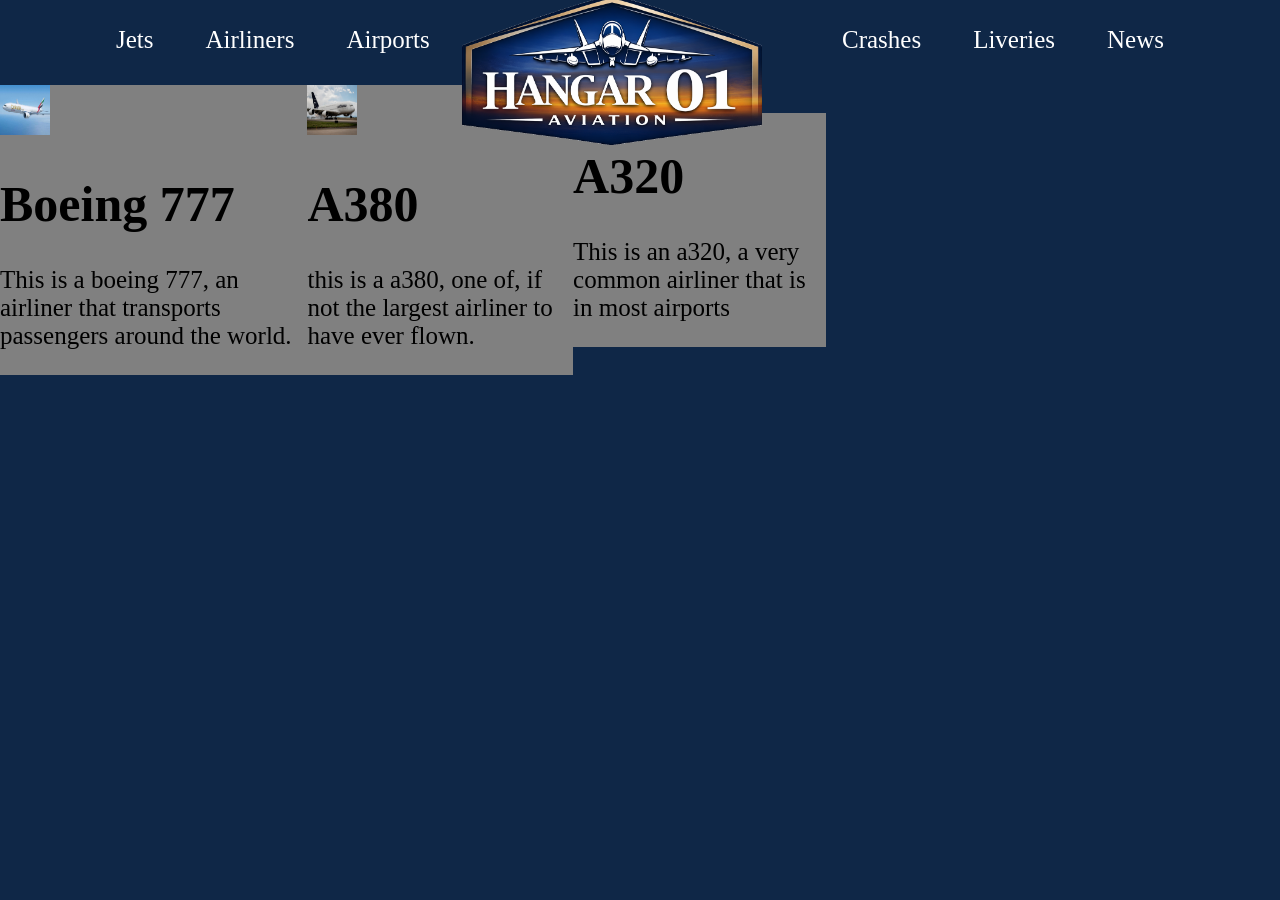
==== airliners.html @ c05af523 "starting the airliner page" ====
<!DOCTYPE html>
<html>
<head>
    <meta charset="UTF-8">
    <link rel="stylesheet" href="otherpages.css">
<title>website</title>
</head>
<body>
    <div class="container">
        <div class="leftnav">
            <a href="jet.html">Jets</a>
            <a href="airliners.html">Airliners</a>
            <a href="airports.html">Airports</a>
        </div>
        <div class="logo"><a href="index.html">
            <img src="images/logo.png" alt="logo">
        </a>
    </div>
        <div class="rightnav">
            <a href="crashes.html">Crashes</a>
            <a href="liveries.html">Liveries</a>
            <a href="news.html">News</a>
        </div>

        <div class="cardrow1">
            <div class="card1">
                <img src="images/boeing777.jpg" alt="card1">
                <h1>Boeing 777</h1>
                <p>This is a boeing 777, an airliner that transports passengers around the world.</p>
            </div>
            <div class="card2">
                <img src="images/a380.jpg" alt="card2">
                <h1>A380</h1>
                <p>this is a a380, one of, if not the largest airliner to have ever flown.</p>
            </div>
            <div class="images/a320.jpg" alt="card2">
                <h1>A320</h1>
                <p>This is an a320, a very common airliner that is in most airports</p>
            </div>
        </div>
</div>
</body>
---- otherpages.css ----
body {
  background: #0F2747;
  margin: 0;
}

.container {
  display:grid;
  grid-template-columns: 1fr 1fr 1fr;
  grid-template-rows: 80px 300px 300px;
}

.container div {
font-size: 25px;
}

.leftnav {
  grid-column: 1;
  grid-row: 1;
  
  display:flex;
  gap:20px;
  align-items: center;
  padding-left: 100px;
  text-decoration: none;
}

.logo {
  grid-column: 2;
  grid-row: 1;

  width: 300px;
  height: 150px;
  margin-top: -5px;
  z-index: 2;
}

.logo img {
  width: 100%;
  height: 100%;
  object-fit: cover;
  background-color: transparent;
}

.rightnav {
  grid-column: 3;
  grid-row: 1;

  display: flex;
  gap: 20px;
  align-items: center;
  justify-content: flex-end;
  padding-right: 100px;
  text-decoration: none;
}

a {
  text-decoration: none;
  color:white;
  padding: 8px 16px;
  border-radius: 6px;
  position: relative;
}

a:hover {
  text-decoration: underline;
}

.cardrow1 {
    grid-column: 1/3;
    grid-row: 2;
    
    display: flex;
    align-items:center;
    justify-content: center;
}

.cardrow1 div {
    background-color: grey;
}

.cardrow1 img {
    width: 50px;
    height: 50px;
}
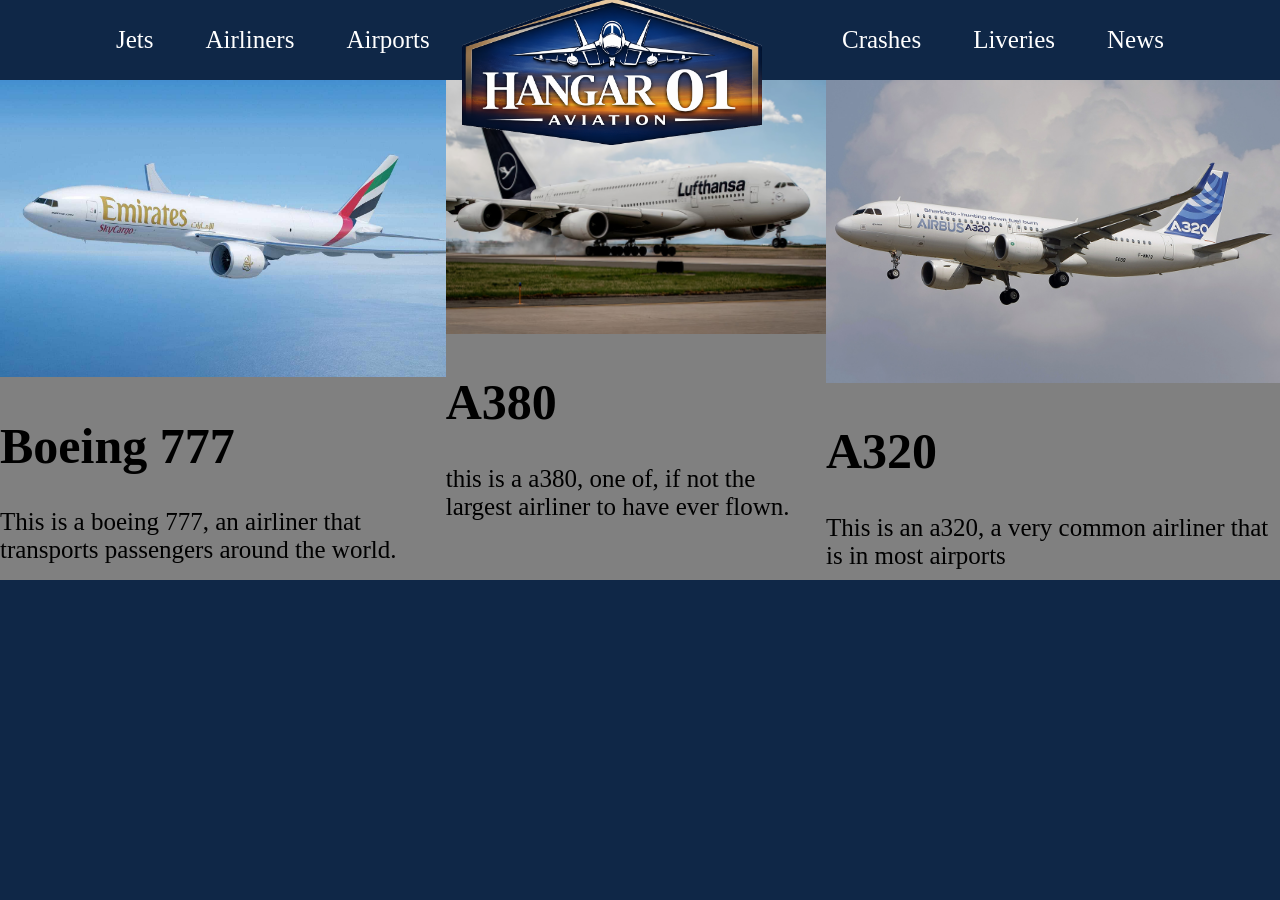
==== commit ad473edb: "airliner cards fix kind of" ====
--- a/airliners.html
+++ b/airliners.html
@@ -22,7 +22,6 @@
             <a href="news.html">News</a>
         </div>
 
-        <div class="cardrow1">
             <div class="card1">
                 <img src="images/boeing777.jpg" alt="card1">
                 <h1>Boeing 777</h1>
@@ -33,10 +32,9 @@
                 <h1>A380</h1>
                 <p>this is a a380, one of, if not the largest airliner to have ever flown.</p>
             </div>
-            <div class="images/a320.jpg" alt="card2">
+            <div class="card3">
+            <img src="images/a320.jpg" alt="card3">
                 <h1>A320</h1>
                 <p>This is an a320, a very common airliner that is in most airports</p>
             </div>
-        </div>
-</div>
 </body>
--- a/otherpages.css
+++ b/otherpages.css
@@ -6,7 +6,7 @@
 .container {
   display:grid;
   grid-template-columns: 1fr 1fr 1fr;
-  grid-template-rows: 80px 300px 300px;
+  grid-template-rows: 80px 500px 300px;
 }
 
 .container div {
@@ -53,6 +53,11 @@
   text-decoration: none;
 }
 
+.card1, .card2, .card3 {
+  background-color: grey;
+  border: ;
+} 
+
 a {
   text-decoration: none;
   color:white;
@@ -65,20 +70,17 @@
   text-decoration: underline;
 }
 
-.cardrow1 {
-    grid-column: 1/3;
-    grid-row: 2;
-    
-    display: flex;
-    align-items:center;
-    justify-content: center;
+.card1, img{
+  width: 100%;
+  height: auto;
 }
 
-.cardrow1 div {
-    background-color: grey;
+.card2 img{
+  width: 100%;
+  height: auto;
 }
 
-.cardrow1 img {
-    width: 50px;
-    height: 50px;
+.card3 img{
+  width: 100%;
+  height: auto;
 }
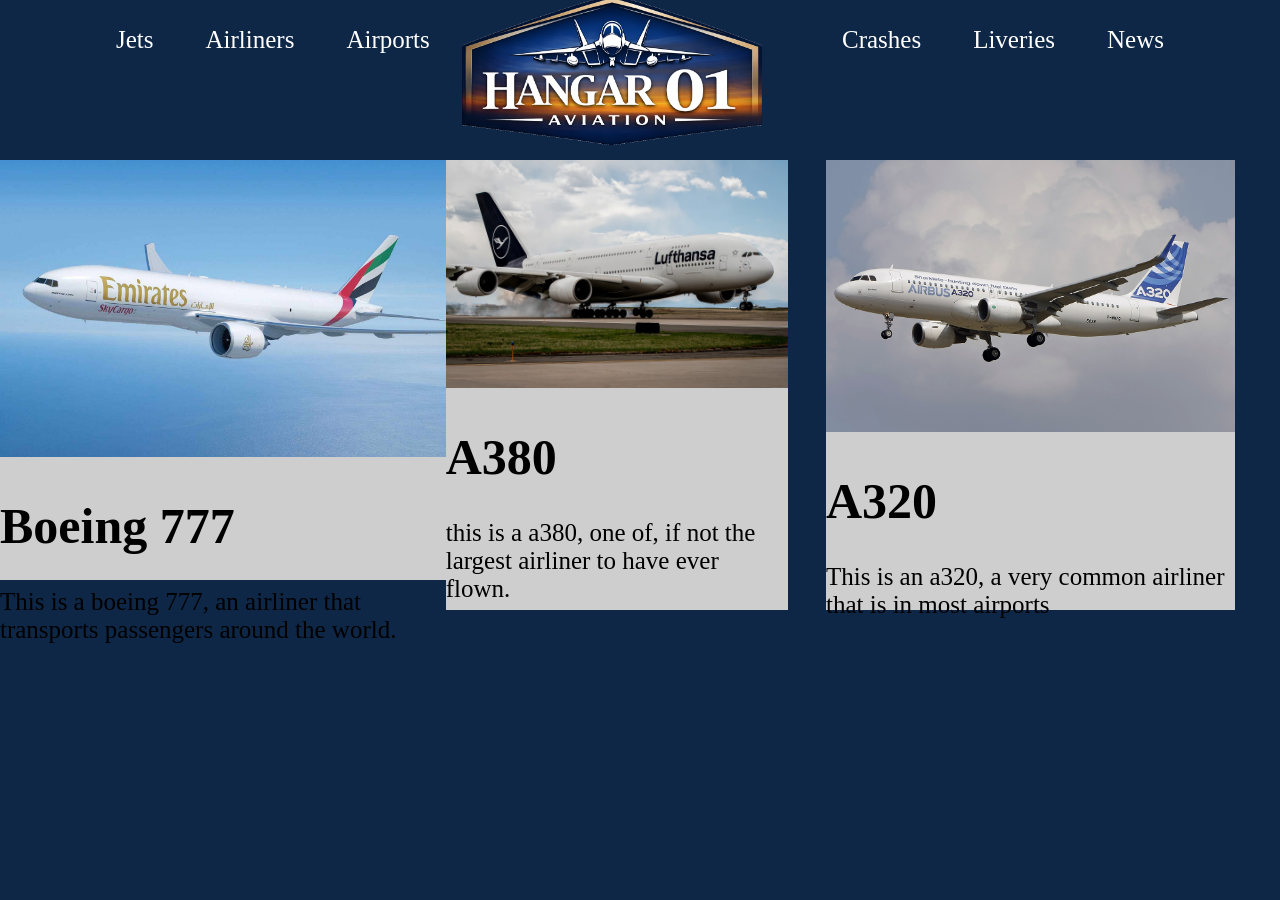
==== commit 61cdaaad: "making the cards position kind of better" ====
--- a/airliners.html
+++ b/airliners.html
@@ -1,5 +1,5 @@
 <!DOCTYPE html>
-<html>
+<html lang="en">
 <head>
     <meta charset="UTF-8">
     <link rel="stylesheet" href="otherpages.css">
@@ -37,4 +37,5 @@
                 <h1>A320</h1>
                 <p>This is an a320, a very common airliner that is in most airports</p>
             </div>
+        </div>
 </body>
--- a/otherpages.css
+++ b/otherpages.css
@@ -54,20 +54,17 @@
 }
 
 .card1, .card2, .card3 {
-  background-color: grey;
-  border: ;
+  background-color: rgb(206, 206, 206);
+  width: 90%;
+  height: 90%;
+  border: #0F2747;
+  border-width: 100px;
+  margin-top: 80px;
 } 
 
-a {
-  text-decoration: none;
-  color:white;
-  padding: 8px 16px;
-  border-radius: 6px;
-  position: relative;
-}
-
-a:hover {
-  text-decoration: underline;
+.card1 {
+  width: 10%;
+  height: 10%;
 }
 
 .card1, img{
@@ -83,4 +80,23 @@
 .card3 img{
   width: 100%;
   height: auto;
+}
+
+
+a {
+  text-decoration: none;
+  color:white;
+  padding: 8px 16px;
+  border-radius: 6px;
+  position: relative;
+}
+
+a:hover {
+  text-decoration: underline;
+}
+
+.henryvamderlith {
+  width: 1000%;
+  height: 10px;
+  depth: 100000%;
 }
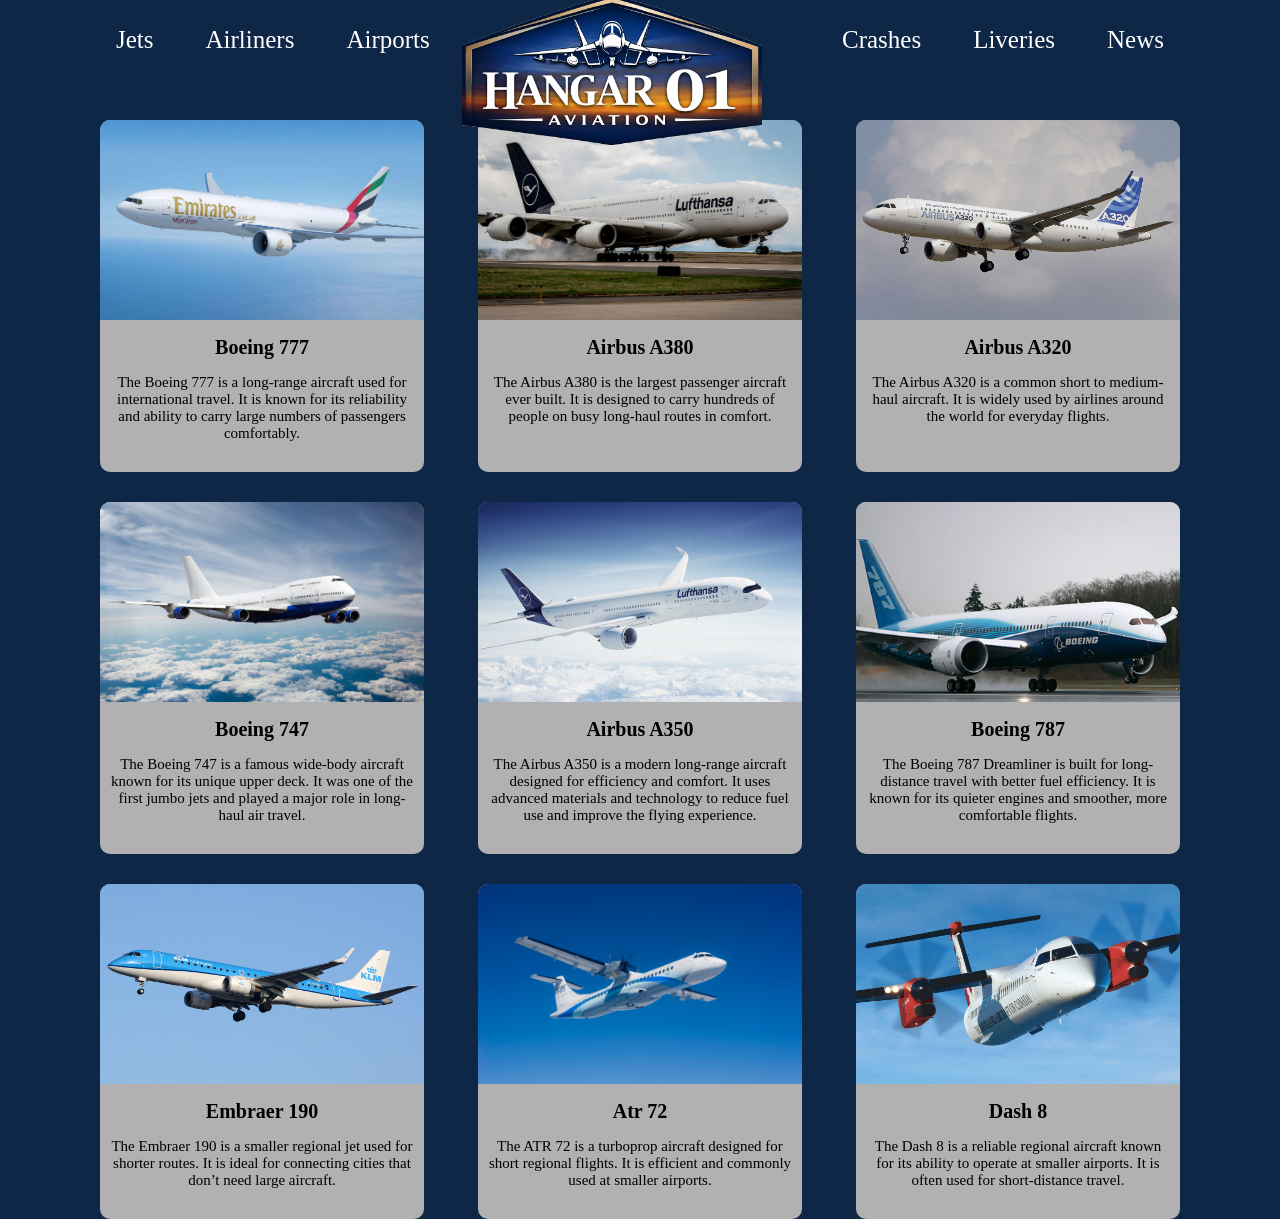
==== commit c997bb2d: "made the cards for the pages" ====
--- a/airliners.html
+++ b/airliners.html
@@ -22,20 +22,62 @@
             <a href="news.html">News</a>
         </div>
 
-            <div class="card1">
+        <div class="cards">
+
+            <div class="card">
                 <img src="images/boeing777.jpg" alt="card1">
                 <h1>Boeing 777</h1>
-                <p>This is a boeing 777, an airliner that transports passengers around the world.</p>
+                <p>The Boeing 777 is a long-range aircraft used for international travel. It is known for its reliability and ability to carry large numbers of passengers comfortably.</p>
             </div>
-            <div class="card2">
+
+            <div class="card">
                 <img src="images/a380.jpg" alt="card2">
-                <h1>A380</h1>
-                <p>this is a a380, one of, if not the largest airliner to have ever flown.</p>
+                <h1>Airbus A380</h1>
+                <p>The Airbus A380 is the largest passenger aircraft ever built. It is designed to carry hundreds of people on busy long-haul routes in comfort.</p>
             </div>
-            <div class="card3">
+
+            <div class="card">
             <img src="images/a320.jpg" alt="card3">
-                <h1>A320</h1>
-                <p>This is an a320, a very common airliner that is in most airports</p>
+                <h1>Airbus A320</h1>
+                <p>The Airbus A320 is a common short to medium-haul aircraft. It is widely used by airlines around the world for everyday flights.</p>
             </div>
+
+            <div class="card">
+                <img src="images/747.jpg" alt="card4">
+                <h1>Boeing 747</h1>
+                <p>The Boeing 747 is a famous wide-body aircraft known for its unique upper deck. It was one of the first jumbo jets and played a major role in long-haul air travel.</p>
+            </div>
+
+            <div class="card">
+                <img src="images/a350.jpg" alt="card5">
+                <h1>Airbus A350</h1>
+                <p>The Airbus A350 is a modern long-range aircraft designed for efficiency and comfort. It uses advanced materials and technology to reduce fuel use and improve the flying experience.</p>
+            </div>
+
+            <div class="card">
+                <img src="images/787.jpg" alt="card6">
+                <h1>Boeing 787</h1>
+                <p>The Boeing 787 Dreamliner is built for long-distance travel with better fuel efficiency. It is known for its quieter engines and smoother, more comfortable flights.</p>
+            </div>
+
+            <div class="card">
+                <img src="images/embraer190.jpg" alt="card4">
+                <h1>Embraer 190</h1>
+                <p>The Embraer 190 is a smaller regional jet used for shorter routes. It is ideal for connecting cities that don’t need large aircraft.</p>
+            </div>
+
+            <div class="card">
+                <img src="images/atr 72.jpg" alt="card5">
+                <h1>Atr 72</h1>
+                <p>The ATR 72 is a turboprop aircraft designed for short regional flights. It is efficient and commonly used at smaller airports.</p>
+            </div>
+
+            <div class="card">
+                <img src="images/dash 8.jpg" alt="card6">
+                <h1>Dash 8</h1>
+                <p>The Dash 8 is a reliable regional aircraft known for its ability to operate at smaller airports. It is often used for short-distance travel.</p>
+            </div>
+            
         </div>
+    </div>
 </body>
--- a/otherpages.css
+++ b/otherpages.css
@@ -53,33 +53,38 @@
   text-decoration: none;
 }
 
-.card1, .card2, .card3 {
-  background-color: rgb(206, 206, 206);
-  width: 90%;
-  height: 90%;
-  border: #0F2747;
-  border-width: 100px;
-  margin-top: 80px;
+.cards {
+  grid-column-start: 1;
+  grid-column-end: 4;
+  display: flex;
+  flex-wrap: wrap;
+  justify-content: space-between;
+  padding: 40px 100px;
+  gap: 30px;
 } 
 
-.card1 {
-  width: 10%;
-  height: 10%;
+.card {
+  background-color: rgb(177, 177, 177);
+  width: 30%;
+  border-radius: 10px;
+  text-align: center;
+  overflow: hidden;
 }
 
-.card1, img{
+.card img {
   width: 100%;
-  height: auto;
+  height: 200px;
+  object-fit: cover;
 }
 
-.card2 img{
-  width: 100%;
-  height: auto;
+.card h1 {
+  font-size: 20px;
+  margin: 10px 0;
 }
 
-.card3 img{
-  width: 100%;
-  height: auto;
+.card p {
+  font-size: 15px;
+  padding: 0 10px 15px;
 }
 
 
@@ -93,10 +98,4 @@
 
 a:hover {
   text-decoration: underline;
-}
-
-.henryvamderlith {
-  width: 1000%;
-  height: 10px;
-  depth: 100000%;
 }
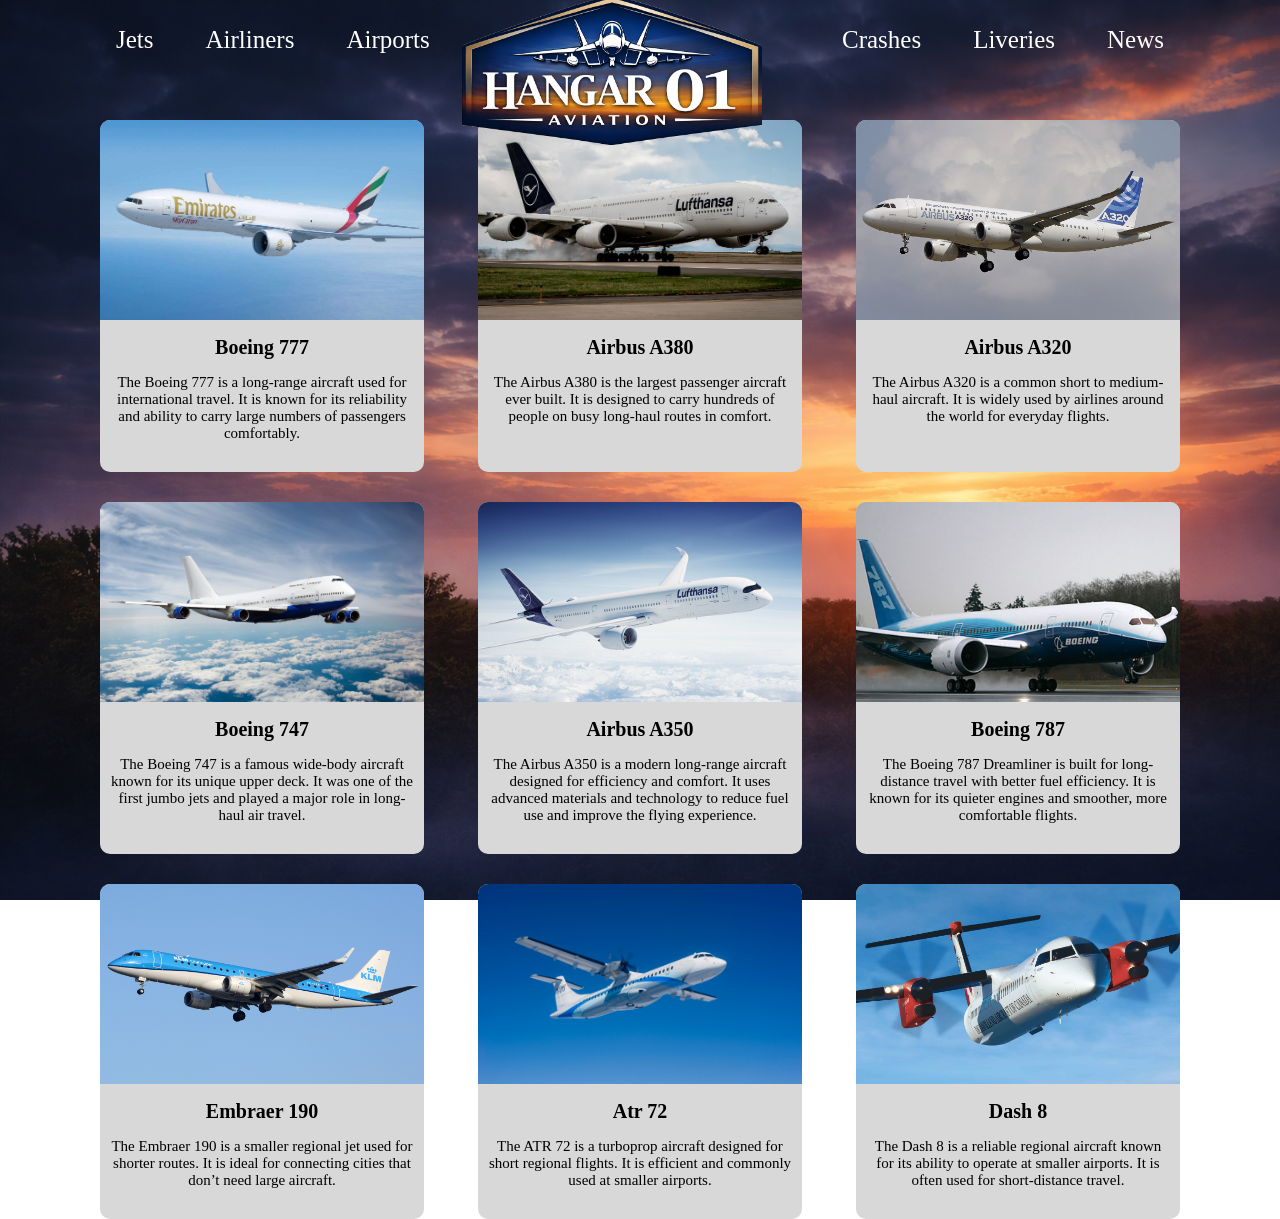
==== commit 3edbe9f1: "made the news and crashes pages" ====
--- a/airliners.html
+++ b/airliners.html
@@ -67,13 +67,13 @@
             </div>
 
             <div class="card">
-                <img src="images/atr 72.jpg" alt="card5">
+                <img src="images/atr72.jpg" alt="card5">
                 <h1>Atr 72</h1>
                 <p>The ATR 72 is a turboprop aircraft designed for short regional flights. It is efficient and commonly used at smaller airports.</p>
             </div>
 
             <div class="card">
-                <img src="images/dash 8.jpg" alt="card6">
+                <img src="images/dash8.jpg" alt="card6">
                 <h1>Dash 8</h1>
                 <p>The Dash 8 is a reliable regional aircraft known for its ability to operate at smaller airports. It is often used for short-distance travel.</p>
             </div>
--- a/otherpages.css
+++ b/otherpages.css
@@ -1,7 +1,12 @@
 body {
+  margin: 0;
   background: #0F2747;
   margin: 0;
+  background: url("images/sunset.png");
+  background-size: cover;
+  background-attachment: fixed;
 }
+
 
 .container {
   display:grid;
@@ -64,7 +69,7 @@
 } 
 
 .card {
-  background-color: rgb(177, 177, 177);
+  background-color: rgb(216, 216, 216);
   width: 30%;
   border-radius: 10px;
   text-align: center;
@@ -87,7 +92,6 @@
   padding: 0 10px 15px;
 }
 
-
 a {
   text-decoration: none;
   color:white;
@@ -98,4 +102,38 @@
 
 a:hover {
   text-decoration: underline;
+}
+
+.cardsnews {
+  grid-column-start: 1;
+  grid-column-end: 4;
+  display: flex;
+  flex-wrap: wrap;
+  justify-content: space-between;
+  padding: 40px 100px;
+  gap: 30px;
+} 
+
+.cardnews {
+  background-color: rgb(216, 216, 216);
+  width: 40%;
+  border-radius: 10px;
+  text-align: center;
+  overflow: hidden;
+}
+
+.cardnews img {
+  width: 100%;
+  height: 200px;
+  object-fit: cover;
+}
+
+.cardnews h1 {
+  font-size: 20px;
+  margin: 10px 0;
+}
+
+.cardnews p {
+  font-size: 15px;
+  padding: 0 10px 15px;
 }
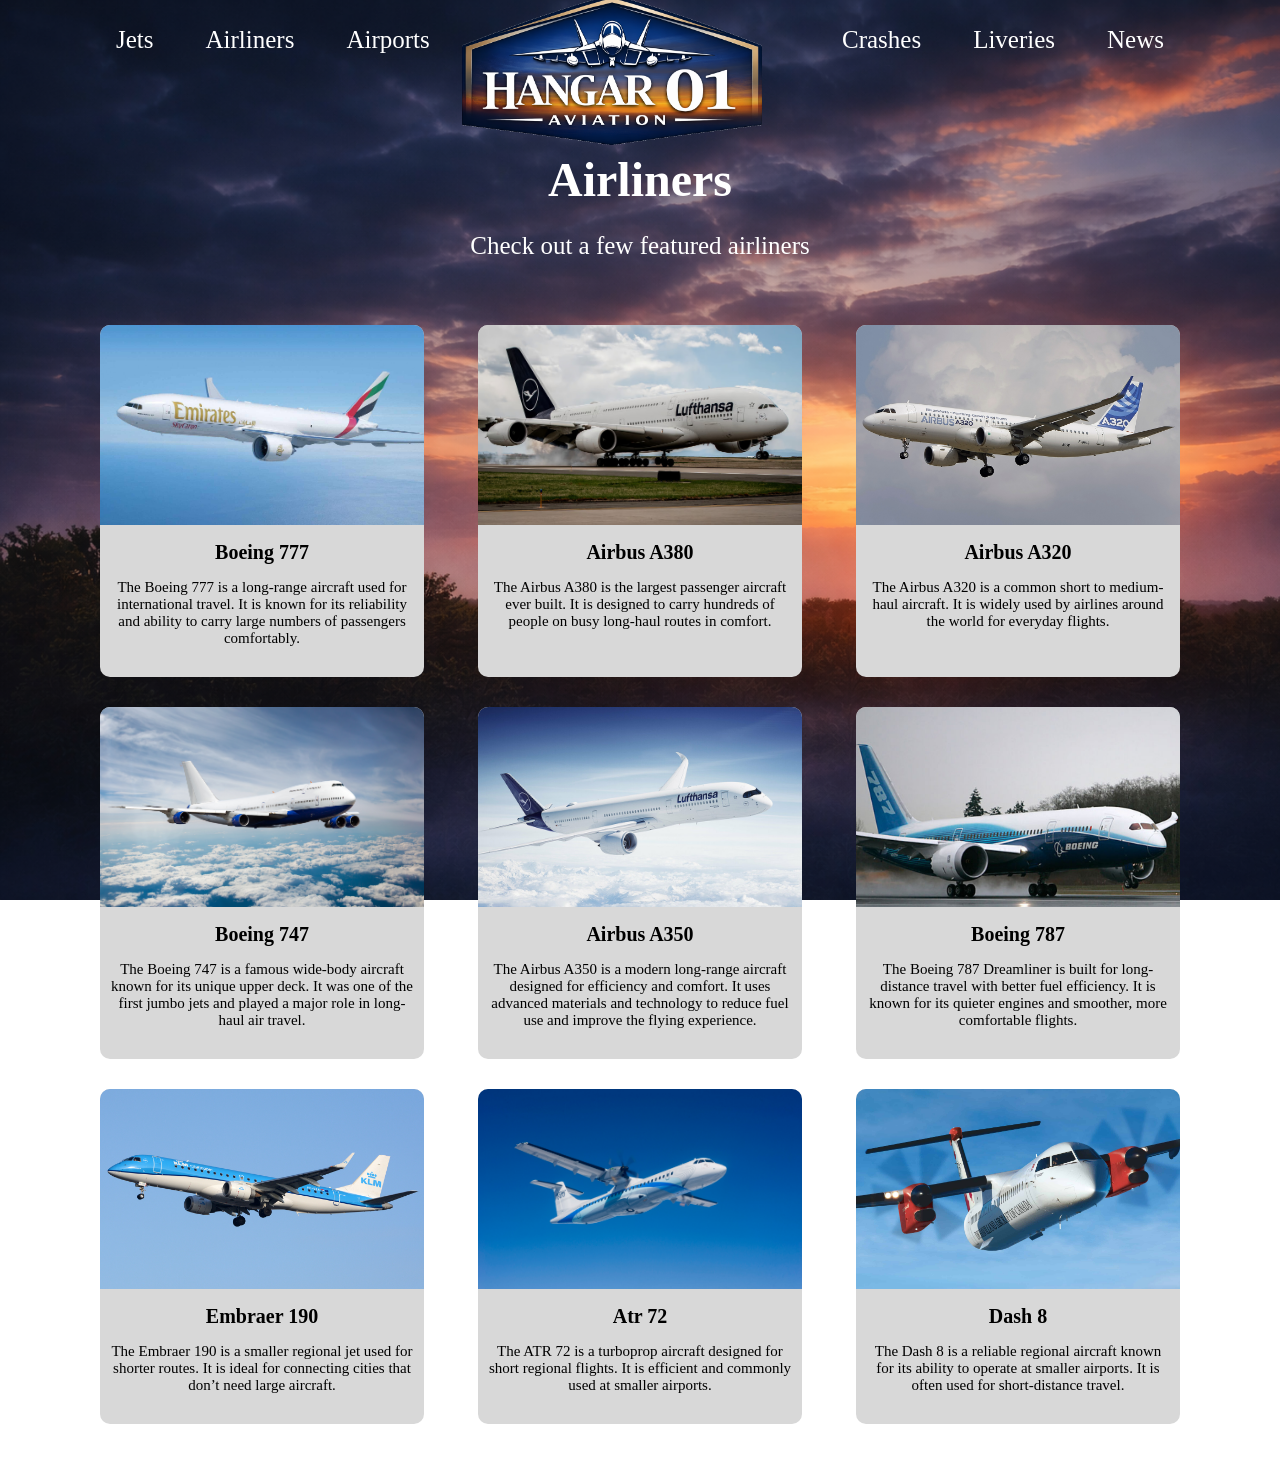
==== commit 903d1e56: "added header to pages" ====
--- a/airliners.html
+++ b/airliners.html
@@ -22,7 +22,12 @@
             <a href="news.html">News</a>
         </div>
 
-        <div class="cards">
+<div class="title">
+    <h1>Airliners</h1>
+    <p>Check out a few featured airliners</p>
+</div>
+
+<div class="cards">
 
             <div class="card">
                 <img src="images/boeing777.jpg" alt="card1">
--- a/otherpages.css
+++ b/otherpages.css
@@ -11,7 +11,7 @@
 .container {
   display:grid;
   grid-template-columns: 1fr 1fr 1fr;
-  grid-template-rows: 80px 500px 300px;
+  grid-template-rows: 80px auto auto;
 }
 
 .container div {
@@ -136,4 +136,21 @@
 .cardnews p {
   font-size: 15px;
   padding: 0 10px 15px;
+}
+
+.title {
+  grid-column-start: 1;
+  grid-column-end: 4;
+  text-align: center;
+  margin-top: 40px;
+  color: white;
+}
+
+.title h1 {
+  font-size: 48px;
+  margin-bottom: 10px;
+}
+
+.title p {
+  font-size: 25px;
 }
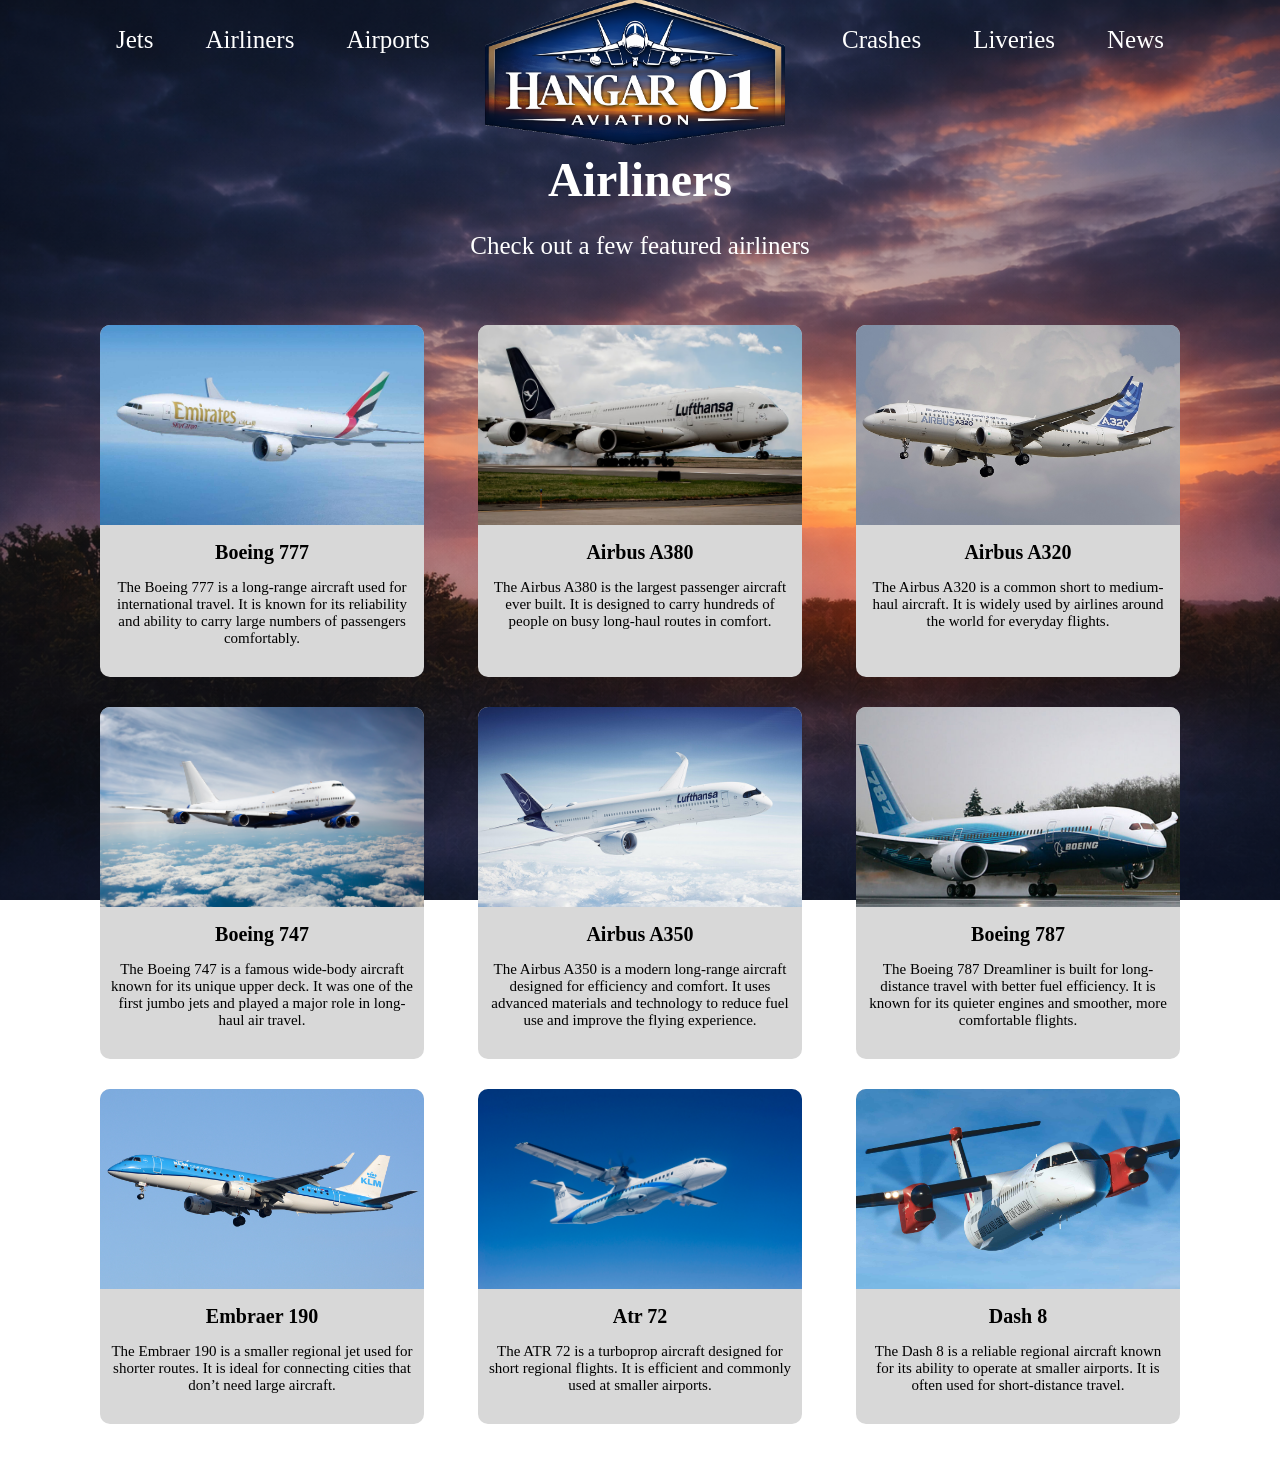
==== commit 7be29430: "changed website name and added favicon and in progress cards at the bottom on the home page" ====
--- a/airliners.html
+++ b/airliners.html
@@ -3,7 +3,8 @@
 <head>
     <meta charset="UTF-8">
     <link rel="stylesheet" href="otherpages.css">
-<title>website</title>
+<title>Hanger 01</title>
+<link rel="icon" type="image/x-icon" href="images/favicon.png">
 </head>
 <body>
     <div class="container">
--- a/otherpages.css
+++ b/otherpages.css
@@ -36,6 +36,7 @@
   width: 300px;
   height: 150px;
   margin-top: -5px;
+  margin-left: 23px;
   z-index: 2;
 }
 
